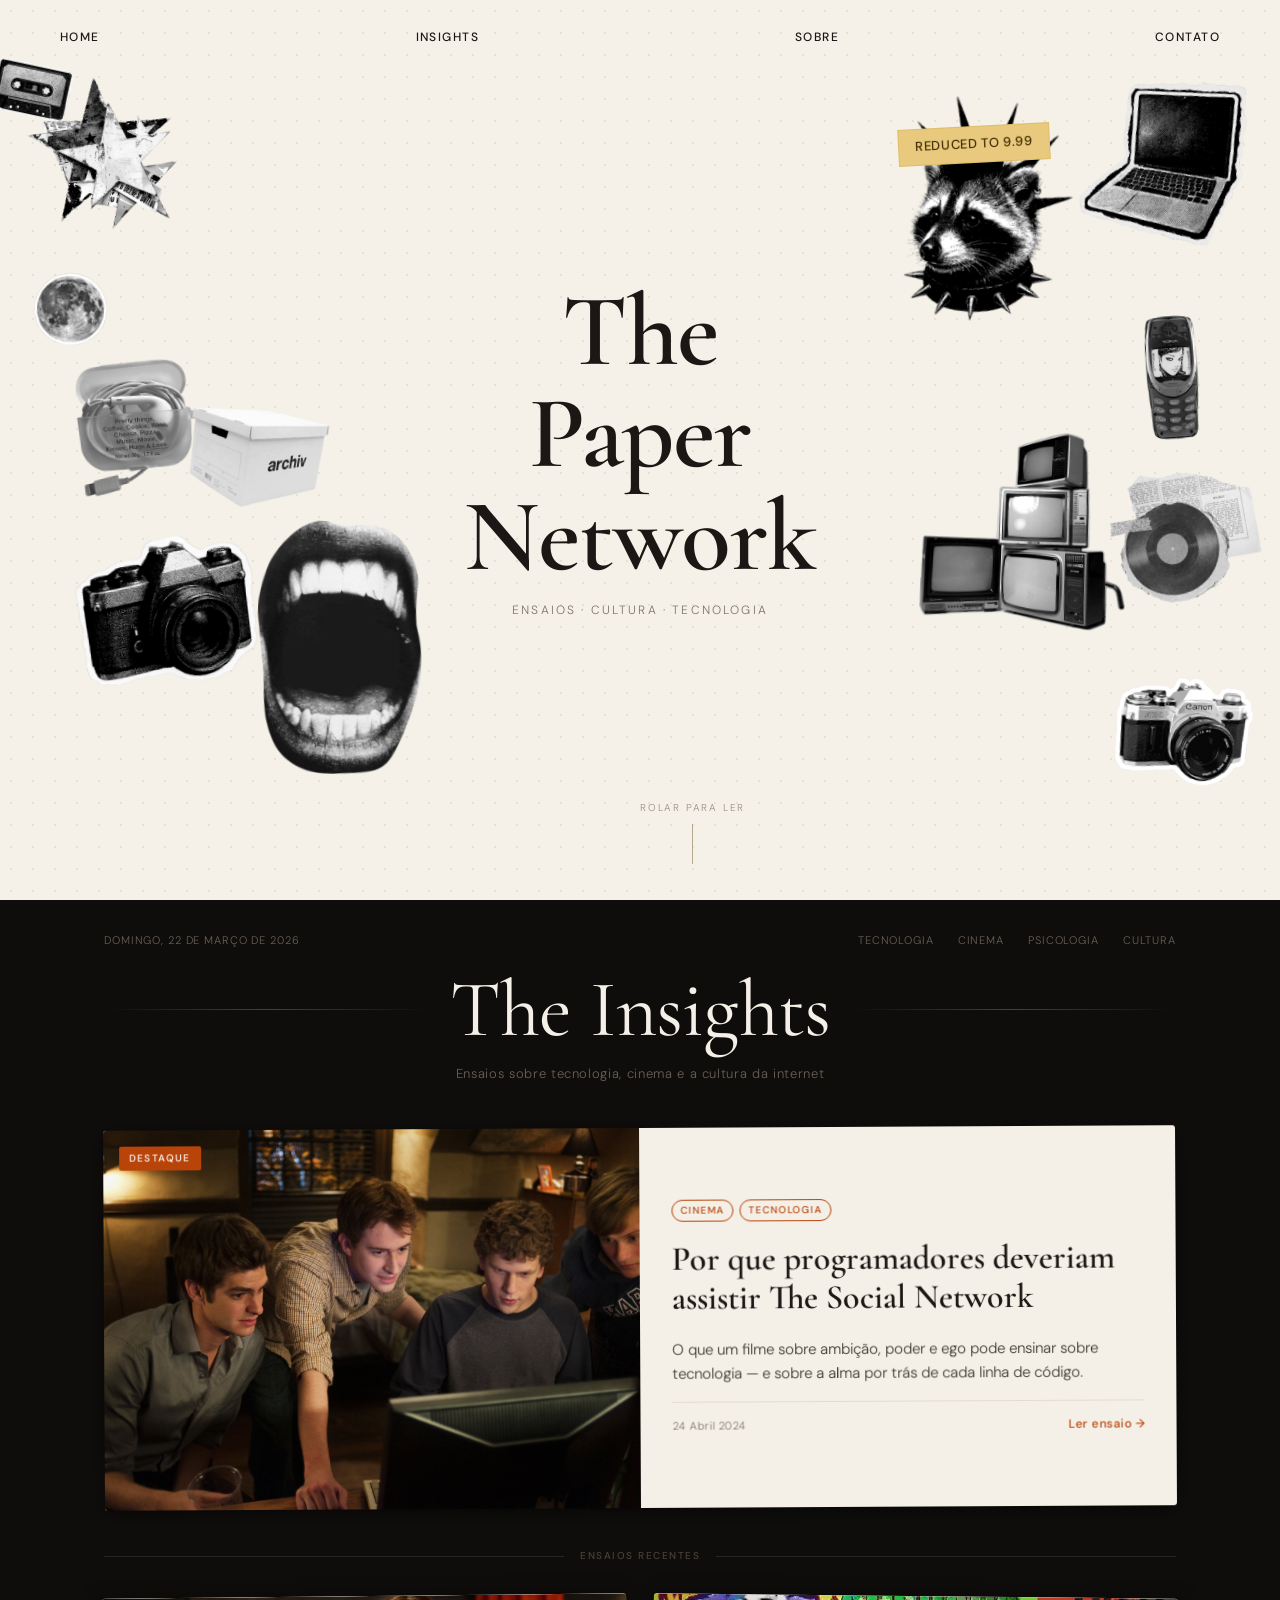
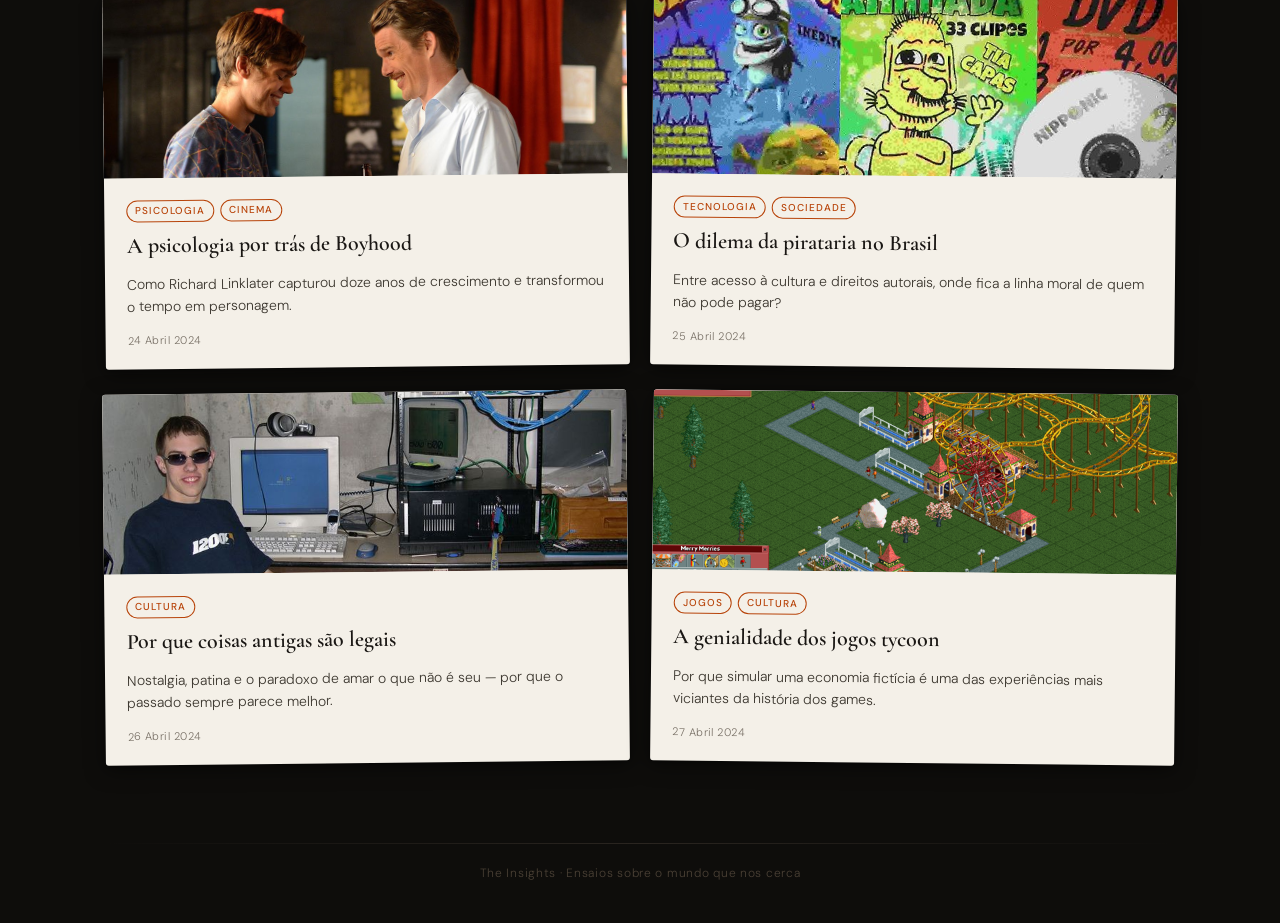
==== index.html @ 8c097e96 "initial-commit" ====
<!DOCTYPE html>
<html lang="pt-br">
<head>
  <meta charset="UTF-8">
  <meta name="viewport" content="width=device-width, initial-scale=1.0">
  <title>The Insights</title>
  <link rel="stylesheet" href="style.css">
  <link href="https://fonts.googleapis.com/css2?family=Cormorant+Garamond:ital,wght@0,400;0,500;0,600;1,400;1,600&family=DM+Sans:wght@300;400;500&display=swap" rel="stylesheet">
</head>
<body>

  <!-- =============================================
       HERO
  ============================================= -->
  <section class="hero-wrap">

    <nav class="hero-nav">
      <a href="#">Home</a>
      <a href="#">Insights</a>
      <a href="#">Sobre</a>
      <a href="#">Contato</a>
    </nav>

    <div class="hero-title">
      <h1>The<br>Paper<br>Network</h1>
      <p class="hero-tagline">Ensaios · Cultura · Tecnologia</p>
    </div>

    <!-- ESQUERDA — classe .left faz toss-in-left -->
    <div class="obj left" style="left:2vw; top:8vh; width:12vw; --r:-8deg; animation-delay:0.5s;">
      <img src="assets/collage/estrela.png" alt="estrela">
    </div>

    <div class="obj left" style="left:1vw; top:28vh; width:9vw; --r:5deg; animation-delay:0.65s;">
      <img src="assets/collage/cd.png" alt="CD">
    </div>

    <div class="obj left" style="left:4vw; top:55vh; width:18vw; --r:-4deg; animation-delay:0.75s;">
      <img src="assets/collage/camera-grande.png" alt="câmera">
    </div>

    <!-- fone — esquerda, entre CD e câmera pequena -->
    <div class="obj left" style="left:3vw; top:36vh; width:15vw; --r:-5deg; animation-delay:0.72s;">
    <img src="assets/collage/fone.png" alt="fone de ouvido">
    </div>

    <div class="obj left" style="left:14vw; top:42vh; width:12vw; --r:8deg; animation-delay:0.8s; opacity:0.85;">
      <img src="assets/collage/camera-pequena.png" alt="câmera pequena">
    </div>

    <div class="obj left" style="left:20vw; top:58vh; width:13vw; --r:3deg; animation-delay:0.85s;">
      <img src="assets/collage/boca.png" alt="boca">
    </div>

    <div class="obj left" style="left:-1vw; top:5vh; width:7vw; --r:12deg; animation-delay:0.4s; opacity:0.4; z-index:3;">
      <img src="assets/collage/cassete.png" alt="cassete">
    </div>

    <!-- DIREITA — classe .right faz toss-in-right -->
    <div class="tape" style="top:14vh; right:18vw; transform:rotate(-3deg); animation-delay:0.9s;">
      REDUCED TO 9.99
    </div>

    <div class="obj right" style="right:16vw; top:6vh; width:14vw; --r:6deg; animation-delay:0.55s;">
      <img src="assets/collage/guaxinim.png" alt="guaxinim punk">
    </div>

    <div class="obj right" style="right:1vw; top:7vh; width:16vw; --r:-5deg; animation-delay:0.6s;">
      <img src="assets/collage/laptop.png" alt="laptop">
    </div>

    

    <div class="obj right" style="right:12vw; top:48vh; width:16vw; --r:2deg; animation-delay:0.7s;">
      <img src="assets/collage/tvs.png" alt="TVs antigas">
    </div>

    <div class="obj right" style="right:1vw; top:50vh; width:13vw; --r:-10deg; animation-delay:0.78s;">
      <img src="assets/collage/vinil.png" alt="vinil">
    </div>

    <div class="obj right" style="right:1vw; top:72vh; width:13vw; --r:5deg; animation-delay:0.88s;">
      <img src="assets/collage/camera-canon.png" alt="câmera Canon">
    </div>

    <!-- direita meio -->
    <div class="obj right" style="right:3vw; top:34vh; width:11vw; --r:-4deg; animation-delay:0.72s;">
    <img src="assets/collage/nokia.png" alt="Nokia">
    </div>

    <div class="hero-cta">
      rolar para ler
      <span></span>
    </div>

  </section>

  <!-- =============================================
       MASTHEAD
  ============================================= -->
  <header class="masthead">
    <div class="masthead-top">
      <span class="masthead-date">Domingo, 22 de Março de 2026</span>
      <nav class="masthead-nav">
        <a href="#">Tecnologia</a>
        <a href="#">Cinema</a>
        <a href="#">Psicologia</a>
        <a href="#">Cultura</a>
      </nav>
    </div>

    <div class="masthead-title">
      <div class="masthead-rule"></div>
      <h1>The Insights</h1>
      <div class="masthead-rule"></div>
    </div>

    <p class="masthead-sub">Ensaios sobre tecnologia, cinema e a cultura da internet</p>
  </header>

  <!-- =============================================
       CONTEÚDO
  ============================================= -->
  <main class="container">

    <section class="featured-section">
      <a class="card featured" href="post.html?id=social-network">
        <div class="featured-image-wrap">
          <img src="assets/images/thesocialnetwork.jpg" alt="The Social Network" />
          <div class="featured-label">Destaque</div>
        </div>
        <div class="featured-body">
          <div class="card-meta">
            <span class="tag-pill">Cinema</span>
            <span class="tag-pill">Tecnologia</span>
          </div>
          <h2>Por que programadores deveriam assistir The Social Network</h2>
          <p class="card-excerpt">O que um filme sobre ambição, poder e ego pode ensinar sobre tecnologia — e sobre a alma por trás de cada linha de código.</p>
          <div class="card-byline">
            <span class="card-date">24 Abril 2024</span>
            <span class="read-more">Ler ensaio →</span>
          </div>
        </div>
      </a>
    </section>

    <div class="section-divider">
      <span>Ensaios recentes</span>
    </div>

    <div class="grid">

      <a class="card grid-card" href="post.html?id=boyhood" style="--delay:0ms;">
        <div class="grid-card-image">
          <img src="assets/images/boyhood.jpg" alt="Boyhood" />
        </div>
        <div class="grid-card-body">
          <div class="card-meta">
            <span class="tag-pill">Psicologia</span>
            <span class="tag-pill">Cinema</span>
          </div>
          <h3>A psicologia por trás de Boyhood</h3>
          <p class="card-excerpt">Como Richard Linklater capturou doze anos de crescimento e transformou o tempo em personagem.</p>
          <small class="card-date">24 Abril 2024</small>
        </div>
      </a>

      <a class="card grid-card" href="post.html?id=pirataria" style="--delay:80ms;">
        <div class="grid-card-image">
          <img src="assets/images/pirataria.jpg" alt="Pirataria" />
        </div>
        <div class="grid-card-body">
          <div class="card-meta">
            <span class="tag-pill">Tecnologia</span>
            <span class="tag-pill">Sociedade</span>
          </div>
          <h3>O dilema da pirataria no Brasil</h3>
          <p class="card-excerpt">Entre acesso à cultura e direitos autorais, onde fica a linha moral de quem não pode pagar?</p>
          <small class="card-date">25 Abril 2024</small>
        </div>
      </a>

      <a class="card grid-card" href="post.html?id=coisas-antigas" style="--delay:160ms;">
        <div class="grid-card-image">
          <img src="assets/images/2004.jpg" alt="Coisas Antigas" />
        </div>
        <div class="grid-card-body">
          <div class="card-meta">
            <span class="tag-pill">Cultura</span>
          </div>
          <h3>Por que coisas antigas são legais</h3>
          <p class="card-excerpt">Nostalgia, patina e o paradoxo de amar o que não é seu — por que o passado sempre parece melhor.</p>
          <small class="card-date">26 Abril 2024</small>
        </div>
      </a>

      <a class="card grid-card" href="post.html?id=jogos-tycoon" style="--delay:240ms;">
        <div class="grid-card-image">
          <img src="assets/images/tycoon.webp" alt="Jogos Tycoon" />
        </div>
        <div class="grid-card-body">
          <div class="card-meta">
            <span class="tag-pill">Jogos</span>
            <span class="tag-pill">Cultura</span>
          </div>
          <h3>A genialidade dos jogos tycoon</h3>
          <p class="card-excerpt">Por que simular uma economia fictícia é uma das experiências mais viciantes da história dos games.</p>
          <small class="card-date">27 Abril 2024</small>
        </div>
      </a>

    </div>

  </main>

  <footer class="site-footer">
    <div class="footer-rule"></div>
    <p>The Insights · Ensaios sobre o mundo que nos cerca</p>
  </footer>

  <script src="script.js"></script>

</body>
</html>
---- style.css ----
/* ============================================================
   THE INSIGHTS — style.css
   ============================================================ */

*, *::before, *::after {
  margin: 0;
  padding: 0;
  box-sizing: border-box;
}

:root {
  --ink:          #1a1714;
  --ink-soft:     #3d3830;
  --ink-muted:    #7a7268;
  --paper:        #f4f0e8;
  --paper-warm:   #ede8dc;
  --paper-deep:   #e2dbd0;
  --accent:       #b8440a;
  --accent-light: #e8956d;
  --gold:         #c9973a;
  --bg:           #0e0d0b;

  --font-display: "Cormorant Garamond", Georgia, serif;
  --font-body:    "DM Sans", system-ui, sans-serif;

  --radius:       3px;
  --shadow-card:  0 4px 20px rgba(0,0,0,0.5), 0 1px 4px rgba(0,0,0,0.3);
  --shadow-hover: 0 12px 40px rgba(0,0,0,0.6), 0 2px 8px rgba(0,0,0,0.4);

  --max-w:        1120px;
  --reading-w:    680px;
}

html { scroll-behavior: smooth; }

body {
  background: var(--bg);
  color: var(--paper);
  font-family: var(--font-body);
  font-weight: 300;
  font-size: 16px;
  line-height: 1.6;
  -webkit-font-smoothing: antialiased;
  overflow-x: hidden;
}

a { text-decoration: none; color: inherit; }

/* ============================================================
   KEYFRAMES
   ============================================================ */

/* Hero: objetos entram jogados, cada um com trajetória própria */
@keyframes toss-in-left {
  from { opacity: 0; transform: translateX(-60px) rotate(var(--r, -8deg)) scale(0.85); }
  to   { opacity: 1; transform: translateX(0)     rotate(var(--r, -8deg)) scale(1); }
}

@keyframes toss-in-right {
  from { opacity: 0; transform: translateX(60px) rotate(var(--r, 6deg)) scale(0.85); }
  to   { opacity: 1; transform: translateX(0)    rotate(var(--r, 6deg)) scale(1); }
}

@keyframes drop-in {
  from { opacity: 0; transform: translateY(-40px) rotate(var(--r, 0deg)); }
  to   { opacity: 1; transform: translateY(0)     rotate(var(--r, 0deg)); }
}

/* Título hero: revela letra por letra via clip */
@keyframes title-reveal {
  from { clip-path: inset(0 100% 0 0); opacity: 0; }
  to   { clip-path: inset(0 0%   0 0); opacity: 1; }
}

/* Tagline: sobe suavemente */
@keyframes rise {
  from { opacity: 0; transform: translateY(12px); }
  to   { opacity: 1; transform: translateY(0); }
}

/* CTA seta: pulsa para baixo */
@keyframes pulse-down {
  0%, 100% { transform: translateX(-50%) translateY(0); }
  50%       { transform: translateX(-50%) translateY(8px); }
}

/* Masthead: desliza da esquerda */
@keyframes slide-in {
  from { opacity: 0; transform: translateX(-30px); }
  to   { opacity: 1; transform: translateX(0); }
}

/* Cards: entram com leve rotação corrigida (scroll-driven via JS) */
@keyframes card-enter {
  from { opacity: 0; transform: translateY(32px) rotate(var(--card-r, -0.6deg)); }
  to   { opacity: 1; transform: translateY(0)    rotate(var(--card-r, -0.6deg)); }
}

/* Linha decorativa que cresce */
@keyframes line-grow {
  from { transform: scaleX(0); transform-origin: left; }
  to   { transform: scaleX(1); transform-origin: left; }
}

/* Sticker bounce na entrada */
@keyframes sticker-land {
  0%   { opacity: 0; transform: rotate(-6deg) scale(0.5) translateY(-20px); }
  60%  { transform: rotate(-2deg) scale(1.08) translateY(4px); }
  80%  { transform: rotate(-4deg) scale(0.97); }
  100% { opacity: 1; transform: rotate(-3deg) scale(1); }
}

/* ============================================================
   HERO
   ============================================================ */

.hero-wrap {
  background: #f5f1e8;
  width: 100vw;
  height: 100vh;
  min-height: 600px;
  position: relative;
  overflow: hidden;
  font-family: var(--font-body);
}

.hero-wrap::before {
  content: "";
  position: absolute;
  inset: 0;
  background-image: radial-gradient(circle, #b8a89038 1px, transparent 1px);
  background-size: 22px 22px;
  pointer-events: none;
  z-index: 0;
}

/* nav */
.hero-nav {
  position: relative;
  z-index: 10;
  display: flex;
  justify-content: space-between;
  padding: 28px 60px 0;
  animation: rise 0.6s ease both;
  animation-delay: 0.1s;
}

.hero-nav a {
  text-decoration: none;
  color: #1a1714;
  text-transform: uppercase;
  font-size: 12px;
  letter-spacing: 0.12em;
  font-weight: 500;
  transition: color 0.2s, letter-spacing 0.3s;
}

.hero-nav a:hover {
  color: #b8440a;
  letter-spacing: 0.18em;
}

/* título */
.hero-title {
  position: absolute;
  top: 50%;
  left: 50%;
  transform: translate(-50%, -50%);
  text-align: center;
  z-index: 10;
  pointer-events: none;
  white-space: nowrap;
}

.hero-title h1 {
  font-family: var(--font-display);
  font-size: clamp(56px, 8vw, 110px);
  font-weight: 600;
  line-height: 1.0;
  color: #1a1714;
  letter-spacing: -0.01em;
  animation: title-reveal 0.9s cubic-bezier(0.77, 0, 0.18, 1) both;
  animation-delay: 0.3s;
}

.hero-tagline {
  font-size: 12px;
  letter-spacing: 0.18em;
  text-transform: uppercase;
  color: #7a7268;
  margin-top: 14px;
  animation: rise 0.6s ease both;
  animation-delay: 1s;
}

/* objetos da colagem */
.obj {
  position: absolute;
  z-index: 5;
  filter: grayscale(100%) contrast(1.08);
  /* hover: leve flutuação */
  transition: filter 0.3s, transform 0.4s cubic-bezier(0.22, 1, 0.36, 1);
}

.obj:hover {
  filter: grayscale(60%) contrast(1.1);
  transform: scale(1.06) rotate(0deg) !important;
  z-index: 20;
}

.obj img {
  display: block;
  width: 100%;
  object-fit: contain;
}

/* animações individuais dos objetos — lado esquerdo */
.obj.left {
  animation: toss-in-left 0.7s cubic-bezier(0.22, 1, 0.36, 1) both;
}

/* lado direito */
.obj.right {
  animation: toss-in-right 0.7s cubic-bezier(0.22, 1, 0.36, 1) both;
}

/* sticker */
.tape {
  position: absolute;
  z-index: 8;
  background: #e8c97d;
  opacity: 0.88;
  font-family: var(--font-body);
  font-size: 13px;
  font-weight: 500;
  letter-spacing: 0.05em;
  padding: 7px 16px;
  color: #3d2a00;
  border: 1px solid #c9a84055;
  animation: sticker-land 0.6s cubic-bezier(0.22, 1, 0.36, 1) both;
  animation-delay: 0.9s;
  cursor: default;
  transition: transform 0.2s;
}

.tape:hover {
  transform: rotate(-1deg) scale(1.05) !important;
}

/* CTA scroll */
.hero-cta {
  position: absolute;
  bottom: 36px;
  left: 50%;
  transform: translateX(-50%);
  z-index: 12;
  font-size: 10px;
  letter-spacing: 0.18em;
  text-transform: uppercase;
  color: #9a8e80;
  text-align: center;
  animation: rise 0.6s ease both, pulse-down 2.4s ease-in-out 1.6s infinite;
}

.hero-cta span {
  display: block;
  width: 1px;
  height: 40px;
  background: #b8a890;
  margin: 8px auto 0;
}

/* ============================================================
   MASTHEAD
   ============================================================ */

.masthead {
  padding: 32px 24px 24px;
  max-width: var(--max-w);
  margin: 0 auto;
}

.masthead-top {
  display: flex;
  justify-content: space-between;
  align-items: center;
  margin-bottom: 20px;
  font-size: 11px;
  letter-spacing: 0.08em;
  text-transform: uppercase;
}

.masthead-date { color: #6b6055; }

.masthead-nav { display: flex; gap: 24px; }

.masthead-nav a {
  color: #6b6055;
  transition: color 0.2s, letter-spacing 0.3s;
}

.masthead-nav a:hover {
  color: var(--accent-light);
  letter-spacing: 0.12em;
}

.masthead-title {
  display: flex;
  align-items: center;
  gap: 20px;
  margin-bottom: 14px;
}

.masthead-rule {
  flex: 1;
  height: 1px;
  background: linear-gradient(to right, transparent, #4a4035, transparent);
}

/* regras animam quando o masthead entra na viewport (via JS) */
.masthead-rule.animate {
  animation: line-grow 0.8s cubic-bezier(0.77, 0, 0.18, 1) both;
}

.masthead h1 {
  font-family: var(--font-display);
  font-size: clamp(48px, 8vw, 80px);
  font-weight: 400;
  letter-spacing: -0.01em;
  color: var(--paper);
  white-space: nowrap;
  line-height: 1;
}

/* underline animado no hover do título */
.masthead h1 {
  position: relative;
  display: inline-block;
}

.masthead h1::after {
  content: "";
  position: absolute;
  bottom: -4px;
  left: 0;
  width: 0;
  height: 1px;
  background: var(--accent-light);
  transition: width 0.4s cubic-bezier(0.22, 1, 0.36, 1);
}

.masthead-title:hover .masthead h1::after { width: 100%; }

.masthead-sub {
  text-align: center;
  font-size: 13px;
  color: #6b6055;
  letter-spacing: 0.05em;
}

/* ============================================================
   CONTAINER
   ============================================================ */

.container {
  max-width: var(--max-w);
  margin: 0 auto;
  padding: 20px 24px 80px;
}

.section-divider {
  display: flex;
  align-items: center;
  gap: 16px;
  margin: 40px 0 32px;
}

.section-divider::before,
.section-divider::after {
  content: "";
  flex: 1;
  height: 1px;
  background: #2a2520;
}

.section-divider span {
  font-size: 10px;
  letter-spacing: 0.15em;
  text-transform: uppercase;
  color: #4a4035;
  font-weight: 500;
}

/* ============================================================
   CARDS
   ============================================================ */

/* estado inicial — invisível até scroll trigger (JS adiciona .visible) */
.card {
  display: block;
  background: var(--paper);
  color: var(--ink);
  position: relative;
  border-radius: var(--radius);
  box-shadow: var(--shadow-card);
  overflow: hidden;
  opacity: 0;
  transform: translateY(28px);
  transition:
    opacity    0.55s cubic-bezier(0.22, 1, 0.36, 1),
    transform  0.55s cubic-bezier(0.22, 1, 0.36, 1),
    box-shadow 0.3s ease;
}

.card.visible {
  opacity: 1;
  transform: translateY(0);
}

/* rotações nos grid cards — restauradas depois de .visible */
.grid-card:nth-child(odd).visible  { transform: translateY(0) rotate(-0.6deg); }
.grid-card:nth-child(even).visible { transform: translateY(0) rotate(0.6deg); }

.card::after {
  content: "";
  position: absolute;
  inset: 0;
  background: url("https://www.transparenttextures.com/patterns/paper-fibers.png");
  opacity: 0.18;
  pointer-events: none;
  border-radius: var(--radius);
}

.card:hover {
  transform: translateY(-4px) !important;
  box-shadow: var(--shadow-hover);
}

/* ── linha de progresso no topo do card no hover ── */
.card::before {
  content: "";
  position: absolute;
  top: 0; left: 0;
  width: 0; height: 2px;
  background: var(--accent);
  transition: width 0.4s cubic-bezier(0.22, 1, 0.36, 1);
  z-index: 2;
}

.card:hover::before { width: 100%; }

.card-meta {
  display: flex;
  gap: 6px;
  flex-wrap: wrap;
  margin-bottom: 10px;
}

.tag-pill {
  font-size: 10px;
  font-weight: 500;
  letter-spacing: 0.1em;
  text-transform: uppercase;
  color: var(--accent);
  border: 1px solid var(--accent);
  padding: 2px 8px;
  border-radius: 20px;
  transition: background 0.2s, color 0.2s;
}

.tag-pill:hover {
  background: var(--accent);
  color: #fff;
}

.card-date {
  font-size: 11px;
  color: var(--ink-muted);
  letter-spacing: 0.04em;
}

.card-excerpt {
  font-size: 14px;
  line-height: 1.55;
  color: var(--ink-soft);
  margin-top: 8px;
}

.card-byline {
  display: flex;
  justify-content: space-between;
  align-items: center;
  margin-top: 16px;
  padding-top: 14px;
  border-top: 1px solid var(--paper-deep);
}

.read-more {
  font-size: 12px;
  font-weight: 500;
  color: var(--accent);
  letter-spacing: 0.04em;
  transition: letter-spacing 0.25s, gap 0.2s;
  display: inline-flex;
  align-items: center;
  gap: 4px;
}

.card:hover .read-more { letter-spacing: 0.1em; }

/* ============================================================
   FEATURED
   ============================================================ */

.featured-section { margin-bottom: 0; }

.featured {
  display: grid;
  grid-template-columns: 1fr 1fr;
  min-height: 380px;
  --card-r: -0.3deg;
}

.featured.visible { transform: translateY(0) rotate(-0.3deg); }

.featured-image-wrap {
  position: relative;
  overflow: hidden;
}

.featured-image-wrap img {
  width: 100%;
  height: 100%;
  object-fit: cover;
  display: block;
  transition: transform 0.7s cubic-bezier(0.22, 1, 0.36, 1);
}

.featured:hover .featured-image-wrap img { transform: scale(1.04); }

/* curtain reveal na imagem do featured */
.featured-image-wrap::after {
  content: "";
  position: absolute;
  inset: 0;
  background: var(--paper-warm);
  transform-origin: left;
  transform: scaleX(1);
  transition: transform 0.9s cubic-bezier(0.77, 0, 0.18, 1);
  z-index: 1;
  pointer-events: none;
}

.featured.visible .featured-image-wrap::after { transform: scaleX(0); }

.featured-label {
  position: absolute;
  top: 16px;
  left: 16px;
  background: var(--accent);
  color: #fff;
  font-size: 10px;
  font-weight: 500;
  letter-spacing: 0.12em;
  text-transform: uppercase;
  padding: 4px 10px;
  border-radius: 2px;
  z-index: 2;
}

.featured-body {
  padding: 36px 32px;
  display: flex;
  flex-direction: column;
  justify-content: center;
}

.featured h2 {
  font-family: var(--font-display);
  font-size: clamp(24px, 3vw, 34px);
  font-weight: 600;
  line-height: 1.15;
  margin: 8px 0 12px;
  color: var(--ink);
}

.featured .card-excerpt { font-size: 15px; line-height: 1.6; }

/* ============================================================
   GRID CARDS
   ============================================================ */

.grid {
  display: grid;
  grid-template-columns: repeat(2, 1fr);
  gap: 24px;
}

.grid-card { display: flex; flex-direction: column; }

/* delay escalonado — JS define --delay em cada card */
.grid-card { transition-delay: var(--delay, 0ms); }

.grid-card-image { overflow: hidden; height: 180px; flex-shrink: 0; }

.grid-card-image img {
  width: 100%; height: 100%; object-fit: cover; display: block;
  transition: transform 0.6s cubic-bezier(0.22, 1, 0.36, 1);
}

.grid-card:hover .grid-card-image img { transform: scale(1.06); }

.grid-card-body {
  padding: 22px 22px 20px;
  flex: 1;
  display: flex;
  flex-direction: column;
}

.grid-card-body.no-image { padding-top: 28px; }

.grid-card h3 {
  font-family: var(--font-display);
  font-size: 22px;
  font-weight: 600;
  line-height: 1.2;
  margin-bottom: 6px;
  color: var(--ink);
  /* underline animado */
  background-image: linear-gradient(var(--accent), var(--accent));
  background-size: 0% 1px;
  background-repeat: no-repeat;
  background-position: 0 100%;
  transition: background-size 0.35s ease;
  padding-bottom: 2px;
}

.grid-card:hover h3 { background-size: 100% 1px; }

.grid-card .card-date { margin-top: auto; padding-top: 14px; display: block; }

/* ============================================================
   FOOTER
   ============================================================ */

.site-footer {
  max-width: var(--max-w);
  margin: 0 auto;
  padding: 0 24px 40px;
}

.footer-rule {
  height: 1px;
  background: linear-gradient(to right, transparent, #2a2520, transparent);
  margin-bottom: 20px;
}

.site-footer p {
  text-align: center;
  font-size: 12px;
  color: #4a4035;
  letter-spacing: 0.06em;
}

/* ============================================================
   POST PAGE
   ============================================================ */

body.post-page { background: #f7f3ec; color: var(--ink); }

/* barra de progresso de leitura */
.reading-progress {
  position: fixed;
  top: 0; left: 0;
  height: 2px;
  width: 0%;
  background: var(--accent);
  z-index: 200;
  transition: width 0.1s linear;
}

.post-site-header {
  position: sticky;
  top: 0;
  z-index: 100;
  background: rgba(247, 243, 236, 0.92);
  backdrop-filter: blur(8px);
  border-bottom: 1px solid var(--paper-deep);
  padding: 14px 32px;
}

.back-link {
  font-size: 12px;
  font-weight: 500;
  letter-spacing: 0.06em;
  text-transform: uppercase;
  color: var(--accent);
  transition: letter-spacing 0.25s;
}

.back-link:hover { letter-spacing: 0.12em; }

.post {
  max-width: var(--reading-w);
  margin: 0 auto;
  padding: 56px 24px 80px;
}

.post-hero { margin-bottom: 48px; }

/* hero do post entra com rise */
.post-hero { animation: rise 0.7s cubic-bezier(0.22, 1, 0.36, 1) both; animation-delay: 0.1s; }

.post-meta-top {
  display: flex;
  align-items: center;
  justify-content: space-between;
  margin-bottom: 20px;
}

.post-meta-top .card-meta { margin-bottom: 0; }

body.post-page .tag-pill { color: var(--accent); border-color: var(--accent); }
body.post-page .card-date { color: var(--ink-muted); }

#post-title {
  font-family: var(--font-display);
  font-size: clamp(32px, 6vw, 52px);
  font-weight: 600;
  line-height: 1.1;
  letter-spacing: -0.01em;
  color: var(--ink);
  margin-bottom: 18px;
}

.post-subtitle {
  font-size: 18px;
  line-height: 1.55;
  color: var(--ink-soft);
  font-style: italic;
  font-family: var(--font-display);
  margin-bottom: 32px;
}

#post-image {
  width: 100%;
  max-height: 440px;
  object-fit: cover;
  border-radius: var(--radius);
  display: block;
  /* curtain reveal */
  animation: rise 0.8s cubic-bezier(0.22, 1, 0.36, 1) both;
  animation-delay: 0.35s;
}

#post-image[src=""] { display: none; }

/* conteúdo */
.content { color: var(--ink); }

.content > p:first-of-type::first-letter {
  font-family: var(--font-display);
  font-size: 4.5rem;
  font-weight: 600;
  float: left;
  line-height: 0.78;
  margin-right: 10px;
  margin-top: 6px;
  color: var(--accent);
}

.content p { font-size: 17px; line-height: 1.85; margin: 0 0 1.6em; color: #2a2520; }

.content h2, .content h3, .content h4 {
  font-family: var(--font-display);
  color: var(--ink);
  margin: 2.4em 0 0.6em;
  line-height: 1.2;
}

.content h2 { font-size: 30px; font-weight: 600; }
.content h3 { font-size: 22px; font-weight: 600; font-style: italic; }
.content h4 { font-size: 18px; font-weight: 600; }

.content h2::before {
  content: "";
  display: block;
  height: 1px;
  background: linear-gradient(to right, var(--accent), transparent);
  width: 60px;
  margin-bottom: 18px;
}

.content blockquote {
  border-left: 3px solid var(--accent);
  margin: 2em 0;
  padding: 4px 0 4px 28px;
  color: var(--ink-soft);
  font-family: var(--font-display);
  font-size: 20px;
  font-style: italic;
  line-height: 1.6;
}

.content blockquote p { font-size: 20px; margin: 0; }

.content ul, .content ol { margin: 1.2em 0 1.6em 1.5em; }

.content li { font-size: 16px; line-height: 1.7; margin-bottom: 0.5em; color: #2a2520; }
.content li::marker { color: var(--accent); }

.content a {
  color: var(--accent);
  text-decoration: underline;
  text-underline-offset: 3px;
  text-decoration-thickness: 1px;
}

.content a:hover { color: var(--accent-light); }

.content hr { border: none; border-top: 1px solid var(--paper-deep); margin: 3em auto; width: 60%; }
.content img { width: 100%; border-radius: var(--radius); margin: 2em 0; }
.content strong { font-weight: 500; color: var(--ink); }
.content em { font-style: italic; }

.content code {
  font-family: "SF Mono", "Fira Code", monospace;
  font-size: 0.85em;
  background: var(--paper-deep);
  padding: 2px 6px;
  border-radius: 2px;
  color: var(--accent);
}

.content pre {
  background: #1a1714;
  border-radius: 4px;
  padding: 20px 24px;
  margin: 2em 0;
  overflow-x: auto;
}

.content pre code { background: none; padding: 0; color: #d4cfc8; font-size: 14px; line-height: 1.7; }

.post-footer { margin-top: 64px; }
.post-footer .footer-rule { height: 1px; background: var(--paper-deep); margin-bottom: 20px; }

.back-home {
  font-size: 13px;
  font-weight: 500;
  letter-spacing: 0.05em;
  color: var(--accent);
  text-transform: uppercase;
  transition: letter-spacing 0.25s;
}

.back-home:hover { letter-spacing: 0.09em; }

/* ============================================================
   RESPONSIVE
   ============================================================ */

@media (max-width: 768px) {
  .hero-wrap { height: 100svh; }
  .hero-nav { padding: 20px 24px 0; }

  .masthead-top { flex-direction: column; gap: 12px; }
  .masthead-nav { flex-wrap: wrap; justify-content: center; gap: 16px; }

  .featured { grid-template-columns: 1fr; }
  .featured.visible { transform: none; }
  .featured-image-wrap { height: 220px; }

  .grid { grid-template-columns: 1fr; }
  .grid-card:nth-child(odd).visible,
  .grid-card:nth-child(even).visible { transform: none; }

  .post { padding: 32px 20px 60px; }
  .content > p:first-of-type::first-letter { font-size: 3.5rem; }
}

/* respeita preferência de movimento reduzido */
@media (prefers-reduced-motion: reduce) {
  *, *::before, *::after {
    animation-duration: 0.01ms !important;
    transition-duration: 0.01ms !important;
  }
  .card { opacity: 1; transform: none !important; }
}
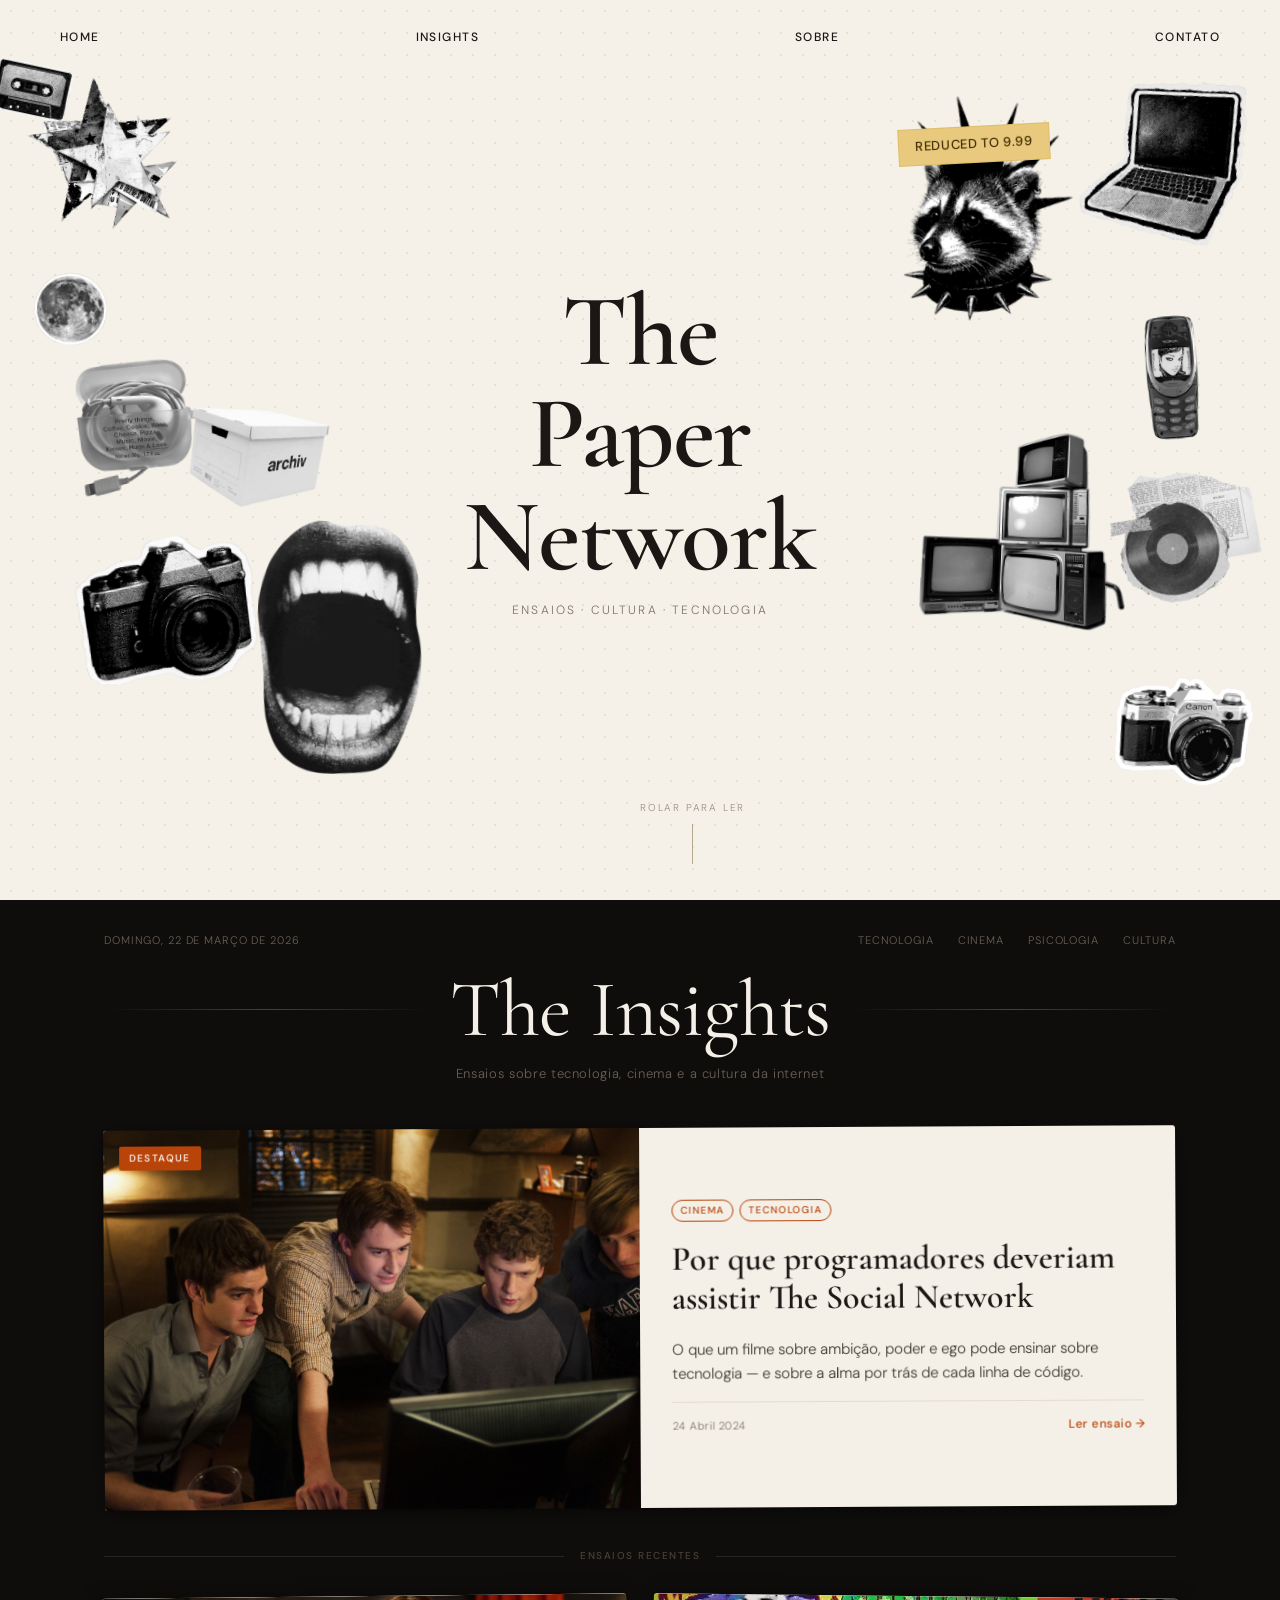
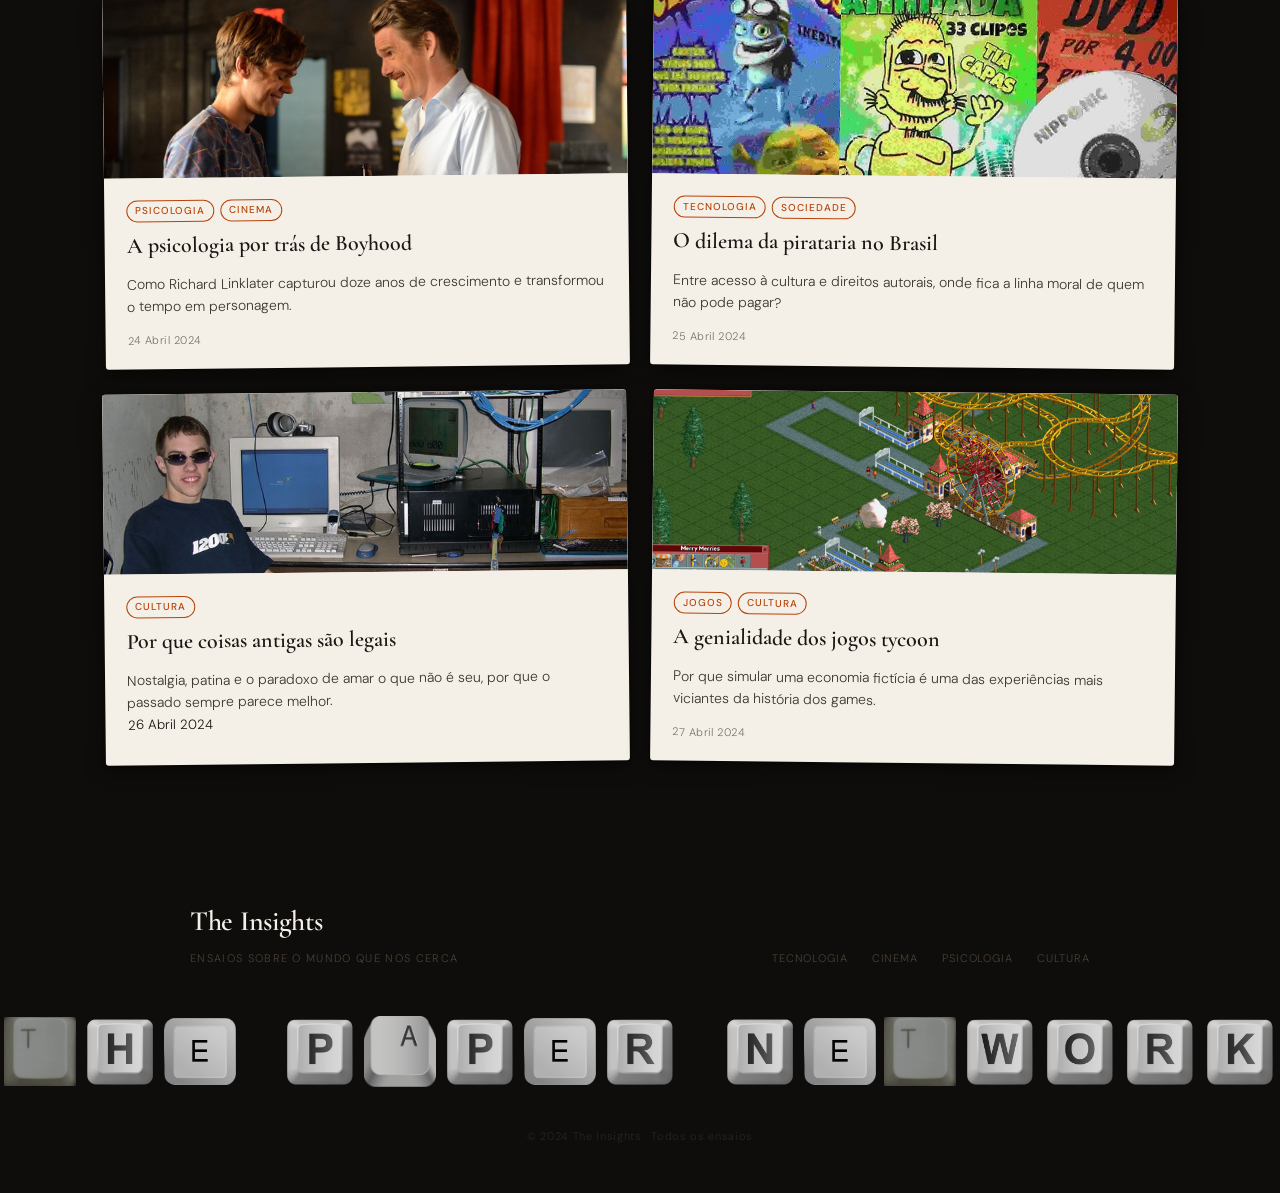
==== commit 0e406dc4: "novo fotter, novo post" ====
--- a/index.html
+++ b/index.html
@@ -189,8 +189,8 @@
             <span class="tag-pill">Cultura</span>
           </div>
           <h3>Por que coisas antigas são legais</h3>
-          <p class="card-excerpt">Nostalgia, patina e o paradoxo de amar o que não é seu — por que o passado sempre parece melhor.</p>
-          <small class="card-date">26 Abril 2024</small>
+          <p class="card-excerpt">Nostalgia, patina e o paradoxo de amar o que não é seu, por que o passado sempre parece melhor.</p>
+          <small class="rd-date">26 Abril 2024</small>
         </div>
       </a>
 
@@ -213,10 +213,87 @@
 
   </main>
 
-  <footer class="site-footer">
-    <div class="footer-rule"></div>
-    <p>The Insights · Ensaios sobre o mundo que nos cerca</p>
-  </footer>
+
+<footer class="kb-footer">
+
+  <div class="kb-top">
+    <div>
+      <div class="kb-brand">The Insights</div>
+      <p class="kb-tagline">Ensaios sobre o mundo que nos cerca</p>
+    </div>
+    <nav class="kb-links">
+      <a href="#">Tecnologia</a>
+      <a href="#">Cinema</a>
+      <a href="#">Psicologia</a>
+      <a href="#">Cultura</a>
+    </nav>
+  </div>
+
+  <!-- T H E · P A P E R · N E T W O R K -->
+  <div class="kb-keyboard">
+
+    <!-- THE -->
+    <div class="kb-key">
+      <img src="assets/keys/t.jpg" alt="T">
+    </div>
+    <div class="kb-key">
+      <img src="assets/keys/h.png" alt="H">
+    </div>
+    <div class="kb-key">
+      <img src="assets/keys/e.png" alt="E">
+    </div>
+
+    <!-- espaço -->
+    <div class="kb-gap"></div>
+
+    <!-- PAPER -->
+    <div class="kb-key">
+      <img src="assets/keys/p.png" alt="P">
+    </div>
+    <div class="kb-key">
+      <img src="assets/keys/a.png" alt="A">
+    </div>
+    <div class="kb-key">
+      <img src="assets/keys/p.png" alt="P">
+    </div>
+    <div class="kb-key">
+      <img src="assets/keys/e.png" alt="E">
+    </div>
+    <div class="kb-key">
+      <img src="assets/keys/r.png" alt="R">
+    </div>
+
+    <!-- espaço -->
+    <div class="kb-gap"></div>
+
+    <!-- NETWORK -->
+    <div class="kb-key">
+      <img src="assets/keys/n.png" alt="N">
+    </div>
+    <div class="kb-key">
+      <img src="assets/keys/e.png" alt="E">
+    </div>
+    <div class="kb-key">
+      <img src="assets/keys/t.jpg" alt="T">
+    </div>
+    <div class="kb-key">
+      <img src="assets/keys/w.png" alt="W">
+    </div>
+    <div class="kb-key">
+      <img src="assets/keys/o.png" alt="O">
+    </div>
+    <div class="kb-key">
+      <img src="assets/keys/r.png" alt="R">
+    </div>
+    <div class="kb-key">
+      <img src="assets/keys/k.png" alt="K">
+    </div>
+
+  </div>
+
+  <p class="kb-copy">© 2024 The Insights · Todos os ensaios</p>
+
+</footer>
 
   <script src="script.js"></script>
 
--- a/style.css
+++ b/style.css
@@ -29,6 +29,17 @@
 
   --max-w:        1120px;
   --reading-w:    680px;
+
+  /* tokens de tema do post — sobrescritos por data-theme */
+  --post-bg:        #f7f3ec;
+  --post-ink:       #1a1714;
+  --post-ink-soft:  #3d3830;
+  --post-ink-muted: #7a7268;
+  --post-accent:    #b8440a;
+  --post-accent-l:  #e8956d;
+  --post-rule:      #e2dbd0;
+  --post-header-bg: rgba(247,243,236,0.92);
+  --post-drop-cap:  #b8440a;
 }
 
 html { scroll-behavior: smooth; }
@@ -50,7 +61,6 @@
    KEYFRAMES
    ============================================================ */
 
-/* Hero: objetos entram jogados, cada um com trajetória própria */
 @keyframes toss-in-left {
   from { opacity: 0; transform: translateX(-60px) rotate(var(--r, -8deg)) scale(0.85); }
   to   { opacity: 1; transform: translateX(0)     rotate(var(--r, -8deg)) scale(1); }
@@ -61,53 +71,36 @@
   to   { opacity: 1; transform: translateX(0)    rotate(var(--r, 6deg)) scale(1); }
 }
 
-@keyframes drop-in {
-  from { opacity: 0; transform: translateY(-40px) rotate(var(--r, 0deg)); }
-  to   { opacity: 1; transform: translateY(0)     rotate(var(--r, 0deg)); }
-}
-
-/* Título hero: revela letra por letra via clip */
 @keyframes title-reveal {
   from { clip-path: inset(0 100% 0 0); opacity: 0; }
   to   { clip-path: inset(0 0%   0 0); opacity: 1; }
 }
 
-/* Tagline: sobe suavemente */
 @keyframes rise {
   from { opacity: 0; transform: translateY(12px); }
   to   { opacity: 1; transform: translateY(0); }
 }
 
-/* CTA seta: pulsa para baixo */
 @keyframes pulse-down {
   0%, 100% { transform: translateX(-50%) translateY(0); }
   50%       { transform: translateX(-50%) translateY(8px); }
 }
 
-/* Masthead: desliza da esquerda */
-@keyframes slide-in {
-  from { opacity: 0; transform: translateX(-30px); }
-  to   { opacity: 1; transform: translateX(0); }
-}
-
-/* Cards: entram com leve rotação corrigida (scroll-driven via JS) */
-@keyframes card-enter {
-  from { opacity: 0; transform: translateY(32px) rotate(var(--card-r, -0.6deg)); }
-  to   { opacity: 1; transform: translateY(0)    rotate(var(--card-r, -0.6deg)); }
-}
-
-/* Linha decorativa que cresce */
 @keyframes line-grow {
   from { transform: scaleX(0); transform-origin: left; }
   to   { transform: scaleX(1); transform-origin: left; }
 }
 
-/* Sticker bounce na entrada */
 @keyframes sticker-land {
   0%   { opacity: 0; transform: rotate(-6deg) scale(0.5) translateY(-20px); }
   60%  { transform: rotate(-2deg) scale(1.08) translateY(4px); }
   80%  { transform: rotate(-4deg) scale(0.97); }
   100% { opacity: 1; transform: rotate(-3deg) scale(1); }
+}
+
+@keyframes curtain-left {
+  from { transform: scaleX(1); }
+  to   { transform: scaleX(0); }
 }
 
 /* ============================================================
@@ -134,7 +127,6 @@
   z-index: 0;
 }
 
-/* nav */
 .hero-nav {
   position: relative;
   z-index: 10;
@@ -155,12 +147,8 @@
   transition: color 0.2s, letter-spacing 0.3s;
 }
 
-.hero-nav a:hover {
-  color: #b8440a;
-  letter-spacing: 0.18em;
-}
-
-/* título */
+.hero-nav a:hover { color: #b8440a; letter-spacing: 0.18em; }
+
 .hero-title {
   position: absolute;
   top: 50%;
@@ -193,12 +181,10 @@
   animation-delay: 1s;
 }
 
-/* objetos da colagem */
 .obj {
   position: absolute;
   z-index: 5;
   filter: grayscale(100%) contrast(1.08);
-  /* hover: leve flutuação */
   transition: filter 0.3s, transform 0.4s cubic-bezier(0.22, 1, 0.36, 1);
 }
 
@@ -208,23 +194,11 @@
   z-index: 20;
 }
 
-.obj img {
-  display: block;
-  width: 100%;
-  object-fit: contain;
-}
-
-/* animações individuais dos objetos — lado esquerdo */
-.obj.left {
-  animation: toss-in-left 0.7s cubic-bezier(0.22, 1, 0.36, 1) both;
-}
-
-/* lado direito */
-.obj.right {
-  animation: toss-in-right 0.7s cubic-bezier(0.22, 1, 0.36, 1) both;
-}
-
-/* sticker */
+.obj img { display: block; width: 100%; object-fit: contain; }
+
+.obj.left  { animation: toss-in-left  0.7s cubic-bezier(0.22, 1, 0.36, 1) both; }
+.obj.right { animation: toss-in-right 0.7s cubic-bezier(0.22, 1, 0.36, 1) both; }
+
 .tape {
   position: absolute;
   z-index: 8;
@@ -243,11 +217,8 @@
   transition: transform 0.2s;
 }
 
-.tape:hover {
-  transform: rotate(-1deg) scale(1.05) !important;
-}
-
-/* CTA scroll */
+.tape:hover { transform: rotate(-1deg) scale(1.05) !important; }
+
 .hero-cta {
   position: absolute;
   bottom: 36px;
@@ -291,18 +262,14 @@
 }
 
 .masthead-date { color: #6b6055; }
-
-.masthead-nav { display: flex; gap: 24px; }
+.masthead-nav  { display: flex; gap: 24px; }
 
 .masthead-nav a {
   color: #6b6055;
   transition: color 0.2s, letter-spacing 0.3s;
 }
 
-.masthead-nav a:hover {
-  color: var(--accent-light);
-  letter-spacing: 0.12em;
-}
+.masthead-nav a:hover { color: var(--accent-light); letter-spacing: 0.12em; }
 
 .masthead-title {
   display: flex;
@@ -317,7 +284,6 @@
   background: linear-gradient(to right, transparent, #4a4035, transparent);
 }
 
-/* regras animam quando o masthead entra na viewport (via JS) */
 .masthead-rule.animate {
   animation: line-grow 0.8s cubic-bezier(0.77, 0, 0.18, 1) both;
 }
@@ -330,10 +296,6 @@
   color: var(--paper);
   white-space: nowrap;
   line-height: 1;
-}
-
-/* underline animado no hover do título */
-.masthead h1 {
   position: relative;
   display: inline-block;
 }
@@ -341,10 +303,8 @@
 .masthead h1::after {
   content: "";
   position: absolute;
-  bottom: -4px;
-  left: 0;
-  width: 0;
-  height: 1px;
+  bottom: -4px; left: 0;
+  width: 0; height: 1px;
   background: var(--accent-light);
   transition: width 0.4s cubic-bezier(0.22, 1, 0.36, 1);
 }
@@ -359,7 +319,7 @@
 }
 
 /* ============================================================
-   CONTAINER
+   CONTAINER / GRID
    ============================================================ */
 
 .container {
@@ -377,10 +337,7 @@
 
 .section-divider::before,
 .section-divider::after {
-  content: "";
-  flex: 1;
-  height: 1px;
-  background: #2a2520;
+  content: ""; flex: 1; height: 1px; background: #2a2520;
 }
 
 .section-divider span {
@@ -395,7 +352,6 @@
    CARDS
    ============================================================ */
 
-/* estado inicial — invisível até scroll trigger (JS adiciona .visible) */
 .card {
   display: block;
   background: var(--paper);
@@ -412,31 +368,22 @@
     box-shadow 0.3s ease;
 }
 
-.card.visible {
-  opacity: 1;
-  transform: translateY(0);
-}
-
-/* rotações nos grid cards — restauradas depois de .visible */
+.card.visible { opacity: 1; transform: translateY(0); }
+
 .grid-card:nth-child(odd).visible  { transform: translateY(0) rotate(-0.6deg); }
 .grid-card:nth-child(even).visible { transform: translateY(0) rotate(0.6deg); }
 
 .card::after {
   content: "";
-  position: absolute;
-  inset: 0;
+  position: absolute; inset: 0;
   background: url("https://www.transparenttextures.com/patterns/paper-fibers.png");
   opacity: 0.18;
   pointer-events: none;
   border-radius: var(--radius);
 }
 
-.card:hover {
-  transform: translateY(-4px) !important;
-  box-shadow: var(--shadow-hover);
-}
-
-/* ── linha de progresso no topo do card no hover ── */
+.card:hover { transform: translateY(-4px) !important; box-shadow: var(--shadow-hover); }
+
 .card::before {
   content: "";
   position: absolute;
@@ -449,12 +396,7 @@
 
 .card:hover::before { width: 100%; }
 
-.card-meta {
-  display: flex;
-  gap: 6px;
-  flex-wrap: wrap;
-  margin-bottom: 10px;
-}
+.card-meta { display: flex; gap: 6px; flex-wrap: wrap; margin-bottom: 10px; }
 
 .tag-pill {
   font-size: 10px;
@@ -468,23 +410,11 @@
   transition: background 0.2s, color 0.2s;
 }
 
-.tag-pill:hover {
-  background: var(--accent);
-  color: #fff;
-}
-
-.card-date {
-  font-size: 11px;
-  color: var(--ink-muted);
-  letter-spacing: 0.04em;
-}
-
-.card-excerpt {
-  font-size: 14px;
-  line-height: 1.55;
-  color: var(--ink-soft);
-  margin-top: 8px;
-}
+.tag-pill:hover { background: var(--accent); color: #fff; }
+
+.card-date { font-size: 11px; color: var(--ink-muted); letter-spacing: 0.04em; }
+
+.card-excerpt { font-size: 14px; line-height: 1.55; color: var(--ink-soft); margin-top: 8px; }
 
 .card-byline {
   display: flex;
@@ -500,7 +430,7 @@
   font-weight: 500;
   color: var(--accent);
   letter-spacing: 0.04em;
-  transition: letter-spacing 0.25s, gap 0.2s;
+  transition: letter-spacing 0.25s;
   display: inline-flex;
   align-items: center;
   gap: 4px;
@@ -508,9 +438,7 @@
 
 .card:hover .read-more { letter-spacing: 0.1em; }
 
-/* ============================================================
-   FEATURED
-   ============================================================ */
+/* featured */
 
 .featured-section { margin-bottom: 0; }
 
@@ -518,31 +446,22 @@
   display: grid;
   grid-template-columns: 1fr 1fr;
   min-height: 380px;
-  --card-r: -0.3deg;
 }
 
 .featured.visible { transform: translateY(0) rotate(-0.3deg); }
 
-.featured-image-wrap {
-  position: relative;
-  overflow: hidden;
-}
+.featured-image-wrap { position: relative; overflow: hidden; }
 
 .featured-image-wrap img {
-  width: 100%;
-  height: 100%;
-  object-fit: cover;
-  display: block;
+  width: 100%; height: 100%; object-fit: cover; display: block;
   transition: transform 0.7s cubic-bezier(0.22, 1, 0.36, 1);
 }
 
 .featured:hover .featured-image-wrap img { transform: scale(1.04); }
 
-/* curtain reveal na imagem do featured */
 .featured-image-wrap::after {
   content: "";
-  position: absolute;
-  inset: 0;
+  position: absolute; inset: 0;
   background: var(--paper-warm);
   transform-origin: left;
   transform: scaleX(1);
@@ -555,8 +474,7 @@
 
 .featured-label {
   position: absolute;
-  top: 16px;
-  left: 16px;
+  top: 16px; left: 16px;
   background: var(--accent);
   color: #fff;
   font-size: 10px;
@@ -586,20 +504,11 @@
 
 .featured .card-excerpt { font-size: 15px; line-height: 1.6; }
 
-/* ============================================================
-   GRID CARDS
-   ============================================================ */
-
-.grid {
-  display: grid;
-  grid-template-columns: repeat(2, 1fr);
-  gap: 24px;
-}
-
-.grid-card { display: flex; flex-direction: column; }
-
-/* delay escalonado — JS define --delay em cada card */
-.grid-card { transition-delay: var(--delay, 0ms); }
+/* grid */
+
+.grid { display: grid; grid-template-columns: repeat(2, 1fr); gap: 24px; }
+
+.grid-card { display: flex; flex-direction: column; transition-delay: var(--delay, 0ms); }
 
 .grid-card-image { overflow: hidden; height: 180px; flex-shrink: 0; }
 
@@ -610,13 +519,7 @@
 
 .grid-card:hover .grid-card-image img { transform: scale(1.06); }
 
-.grid-card-body {
-  padding: 22px 22px 20px;
-  flex: 1;
-  display: flex;
-  flex-direction: column;
-}
-
+.grid-card-body { padding: 22px 22px 20px; flex: 1; display: flex; flex-direction: column; }
 .grid-card-body.no-image { padding-top: 28px; }
 
 .grid-card h3 {
@@ -626,7 +529,6 @@
   line-height: 1.2;
   margin-bottom: 6px;
   color: var(--ink);
-  /* underline animado */
   background-image: linear-gradient(var(--accent), var(--accent));
   background-size: 0% 1px;
   background-repeat: no-repeat;
@@ -639,54 +541,161 @@
 
 .grid-card .card-date { margin-top: auto; padding-top: 14px; display: block; }
 
+
+.kb-footer {
+  background: var(--bg);
+  padding: 56px 40px 48px;
+}
+
+.kb-top {
+  display: flex;
+  justify-content: space-between;
+  align-items: flex-end;
+  max-width: 900px;
+  margin: 0 auto 48px;
+}
+
+.kb-brand {
+  font-family: var(--font-display);
+  font-size: 28px;
+  font-weight: 600;
+  color: var(--paper);
+  letter-spacing: -0.01em;
+}
+
+.kb-tagline {
+  font-size: 11px;
+  letter-spacing: 0.12em;
+  text-transform: uppercase;
+  color: #4a4035;
+  margin-top: 6px;
+}
+
+.kb-links {
+  display: flex;
+  gap: 24px;
+  font-size: 11px;
+  letter-spacing: 0.08em;
+  text-transform: uppercase;
+}
+
+.kb-links a {
+  color: #4a4035;
+  text-decoration: none;
+  transition: color 0.2s;
+}
+
+.kb-links a:hover { color: var(--accent-light); }
+
+/* fileira de teclas */
+.kb-keyboard {
+  display: flex;
+  align-items: center;
+  justify-content: center;
+  gap: 8px;
+  max-width: 900px;
+  margin: 0 auto;
+  flex-wrap: nowrap;
+}
+
+/* cada tecla */
+.kb-key {
+  position: relative;
+  flex-shrink: 0;
+  cursor: default;
+  transition: transform 0.08s ease, filter 0.15s ease;
+  /* efeito de tecla pressionada no hover */
+  transform-origin: bottom center;
+}
+
+.kb-key img {
+  display: block;
+  width: 72px;       /* ajuste conforme o tamanho real das suas imagens */
+  height: 72px;
+  object-fit: contain;
+  filter: grayscale(30%) brightness(0.85);
+  transition: filter 0.15s ease;
+  user-select: none;
+  -webkit-user-drag: none;
+}
+
+/* hover: afunda como tecla real sendo pressionada */
+.kb-key:hover {
+  transform: translateY(3px) scale(0.96);
+}
+
+.kb-key:hover img {
+  filter: grayscale(0%) brightness(1.1);
+}
+
+/* clique: pressiona mais fundo */
+.kb-key:active {
+  transform: translateY(5px) scale(0.94);
+}
+
+.kb-key:active img {
+  filter: grayscale(0%) brightness(1.2);
+}
+
+/* gap entre palavras */
+.kb-gap {
+  width: 32px;
+  flex-shrink: 0;
+}
+
+/* copyright */
+.kb-copy {
+  text-align: center;
+  font-size: 11px;
+  color: #2a2520;
+  letter-spacing: 0.06em;
+  margin-top: 40px;
+}
+
+/* responsivo */
+@media (max-width: 768px) {
+  .kb-footer { padding: 40px 20px 36px; }
+  .kb-top { flex-direction: column; gap: 20px; align-items: flex-start; }
+
+  .kb-keyboard { gap: 5px; flex-wrap: wrap; justify-content: center; }
+
+  .kb-key img { width: 48px; height: 48px; }
+  .kb-gap { width: 20px; }
+}
+
 /* ============================================================
-   FOOTER
+   POST PAGE — base
    ============================================================ */
 
-.site-footer {
-  max-width: var(--max-w);
-  margin: 0 auto;
-  padding: 0 24px 40px;
-}
-
-.footer-rule {
-  height: 1px;
-  background: linear-gradient(to right, transparent, #2a2520, transparent);
-  margin-bottom: 20px;
-}
-
-.site-footer p {
-  text-align: center;
-  font-size: 12px;
-  color: #4a4035;
-  letter-spacing: 0.06em;
-}
-
-/* ============================================================
-   POST PAGE
-   ============================================================ */
-
-body.post-page { background: #f7f3ec; color: var(--ink); }
-
-/* barra de progresso de leitura */
+body.post-page {
+  background: var(--post-bg);
+  color: var(--post-ink);
+}
+
+/* barra de progresso */
 .reading-progress {
   position: fixed;
   top: 0; left: 0;
   height: 2px;
   width: 0%;
-  background: var(--accent);
+  background: var(--post-accent);
   z-index: 200;
   transition: width 0.1s linear;
 }
 
+/* header sticky */
 .post-site-header {
   position: sticky;
   top: 0;
   z-index: 100;
-  background: rgba(247, 243, 236, 0.92);
+  background: var(--post-header-bg);
   backdrop-filter: blur(8px);
-  border-bottom: 1px solid var(--paper-deep);
+  border-bottom: 1px solid var(--post-rule);
   padding: 14px 32px;
+  display: flex;
+  align-items: center;
+  justify-content: space-between;
+  transition: background 0.4s;
 }
 
 .back-link {
@@ -694,22 +703,43 @@
   font-weight: 500;
   letter-spacing: 0.06em;
   text-transform: uppercase;
-  color: var(--accent);
+  color: var(--post-accent);
   transition: letter-spacing 0.25s;
 }
 
 .back-link:hover { letter-spacing: 0.12em; }
 
+/* título do post que aparece no header ao scrollar */
+.post-header-title {
+  font-family: var(--font-display);
+  font-size: 15px;
+  color: var(--post-ink-muted);
+  opacity: 0;
+  transform: translateY(4px);
+  transition: opacity 0.3s, transform 0.3s;
+  white-space: nowrap;
+  overflow: hidden;
+  text-overflow: ellipsis;
+  max-width: 50vw;
+}
+
+.post-header-title.visible {
+  opacity: 1;
+  transform: translateY(0);
+}
+
+/* artigo */
 .post {
   max-width: var(--reading-w);
   margin: 0 auto;
   padding: 56px 24px 80px;
 }
 
-.post-hero { margin-bottom: 48px; }
-
-/* hero do post entra com rise */
-.post-hero { animation: rise 0.7s cubic-bezier(0.22, 1, 0.36, 1) both; animation-delay: 0.1s; }
+.post-hero {
+  margin-bottom: 48px;
+  animation: rise 0.7s cubic-bezier(0.22, 1, 0.36, 1) both;
+  animation-delay: 0.1s;
+}
 
 .post-meta-top {
   display: flex;
@@ -720,60 +750,90 @@
 
 .post-meta-top .card-meta { margin-bottom: 0; }
 
-body.post-page .tag-pill { color: var(--accent); border-color: var(--accent); }
-body.post-page .card-date { color: var(--ink-muted); }
+body.post-page .tag-pill {
+  color: var(--post-accent);
+  border-color: var(--post-accent);
+}
+
+body.post-page .tag-pill:hover {
+  background: var(--post-accent);
+  color: #fff;
+}
+
+body.post-page .card-date { color: var(--post-ink-muted); }
 
 #post-title {
   font-family: var(--font-display);
-  font-size: clamp(32px, 6vw, 52px);
+  font-size: clamp(32px, 6vw, 56px);
   font-weight: 600;
-  line-height: 1.1;
-  letter-spacing: -0.01em;
-  color: var(--ink);
+  line-height: 1.08;
+  letter-spacing: -0.02em;
+  color: var(--post-ink);
   margin-bottom: 18px;
 }
 
 .post-subtitle {
-  font-size: 18px;
+  font-size: 19px;
   line-height: 1.55;
-  color: var(--ink-soft);
+  color: var(--post-ink-soft);
   font-style: italic;
   font-family: var(--font-display);
-  margin-bottom: 32px;
+  margin-bottom: 36px;
+}
+
+/* imagem do post com curtain reveal */
+.post-image-wrap {
+  position: relative;
+  overflow: hidden;
+  border-radius: var(--radius);
+}
+
+.post-image-wrap::after {
+  content: "";
+  position: absolute; inset: 0;
+  background: var(--post-bg);
+  transform-origin: right;
+  animation: curtain-left 0.9s 0.4s cubic-bezier(0.77, 0, 0.18, 1) both;
 }
 
 #post-image {
   width: 100%;
-  max-height: 440px;
+  max-height: 480px;
   object-fit: cover;
-  border-radius: var(--radius);
   display: block;
-  /* curtain reveal */
-  animation: rise 0.8s cubic-bezier(0.22, 1, 0.36, 1) both;
-  animation-delay: 0.35s;
 }
 
 #post-image[src=""] { display: none; }
-
-/* conteúdo */
-.content { color: var(--ink); }
+#post-image[src=""] + .post-image-wrap::after,
+.post-image-wrap:has(#post-image[src=""]) { display: none; }
+
+/* ============================================================
+   CONTEÚDO DO POST
+   ============================================================ */
+
+.content { color: var(--post-ink); }
 
 .content > p:first-of-type::first-letter {
   font-family: var(--font-display);
-  font-size: 4.5rem;
+  font-size: 5rem;
   font-weight: 600;
   float: left;
-  line-height: 0.78;
-  margin-right: 10px;
-  margin-top: 6px;
-  color: var(--accent);
-}
-
-.content p { font-size: 17px; line-height: 1.85; margin: 0 0 1.6em; color: #2a2520; }
+  line-height: 0.75;
+  margin-right: 12px;
+  margin-top: 8px;
+  color: var(--post-drop-cap);
+}
+
+.content p {
+  font-size: 17.5px;
+  line-height: 1.9;
+  margin: 0 0 1.6em;
+  color: var(--post-ink-soft);
+}
 
 .content h2, .content h3, .content h4 {
   font-family: var(--font-display);
-  color: var(--ink);
+  color: var(--post-ink);
   margin: 2.4em 0 0.6em;
   line-height: 1.2;
 }
@@ -786,50 +846,57 @@
   content: "";
   display: block;
   height: 1px;
-  background: linear-gradient(to right, var(--accent), transparent);
+  background: linear-gradient(to right, var(--post-accent), transparent);
   width: 60px;
   margin-bottom: 18px;
 }
 
 .content blockquote {
-  border-left: 3px solid var(--accent);
-  margin: 2em 0;
+  border-left: 3px solid var(--post-accent);
+  margin: 2.4em 0;
   padding: 4px 0 4px 28px;
-  color: var(--ink-soft);
+  color: var(--post-ink-soft);
   font-family: var(--font-display);
-  font-size: 20px;
+  font-size: 21px;
   font-style: italic;
   line-height: 1.6;
 }
 
-.content blockquote p { font-size: 20px; margin: 0; }
+.content blockquote p { font-size: 21px; margin: 0; color: var(--post-ink-soft); }
 
 .content ul, .content ol { margin: 1.2em 0 1.6em 1.5em; }
 
-.content li { font-size: 16px; line-height: 1.7; margin-bottom: 0.5em; color: #2a2520; }
-.content li::marker { color: var(--accent); }
+.content li { font-size: 16.5px; line-height: 1.75; margin-bottom: 0.5em; color: var(--post-ink-soft); }
+.content li::marker { color: var(--post-accent); }
 
 .content a {
-  color: var(--accent);
+  color: var(--post-accent);
   text-decoration: underline;
   text-underline-offset: 3px;
   text-decoration-thickness: 1px;
-}
-
-.content a:hover { color: var(--accent-light); }
-
-.content hr { border: none; border-top: 1px solid var(--paper-deep); margin: 3em auto; width: 60%; }
+  transition: color 0.2s;
+}
+
+.content a:hover { color: var(--post-accent-l); }
+
+.content hr {
+  border: none;
+  border-top: 1px solid var(--post-rule);
+  margin: 3em auto;
+  width: 60%;
+}
+
 .content img { width: 100%; border-radius: var(--radius); margin: 2em 0; }
-.content strong { font-weight: 500; color: var(--ink); }
+.content strong { font-weight: 500; color: var(--post-ink); }
 .content em { font-style: italic; }
 
 .content code {
   font-family: "SF Mono", "Fira Code", monospace;
   font-size: 0.85em;
-  background: var(--paper-deep);
+  background: var(--post-rule);
   padding: 2px 6px;
   border-radius: 2px;
-  color: var(--accent);
+  color: var(--post-accent);
 }
 
 .content pre {
@@ -843,18 +910,156 @@
 .content pre code { background: none; padding: 0; color: #d4cfc8; font-size: 14px; line-height: 1.7; }
 
 .post-footer { margin-top: 64px; }
-.post-footer .footer-rule { height: 1px; background: var(--paper-deep); margin-bottom: 20px; }
+
+.post-footer .footer-rule {
+  height: 1px;
+  background: var(--post-rule);
+  margin-bottom: 20px;
+}
 
 .back-home {
   font-size: 13px;
   font-weight: 500;
   letter-spacing: 0.05em;
-  color: var(--accent);
+  color: var(--post-accent);
   text-transform: uppercase;
   transition: letter-spacing 0.25s;
 }
 
 .back-home:hover { letter-spacing: 0.09em; }
+
+/* ============================================================
+   TEMAS DE POST
+   Cada post pode declarar theme: dark | sepia | stark | default
+   no seu frontmatter .md — o JS aplica data-theme no <body>
+   ============================================================ */
+
+/* ── DARK ─────────────────────────────────────────────────────
+   Clima: thriller, tecnologia, noite, urgência
+   Exemplo de uso: posts sobre redes sociais, hacking, distopia
+─────────────────────────────────────────────────────────────── */
+body.post-page[data-theme="dark"] {
+  --post-bg:        #0f0e0c;
+  --post-ink:       #e8e2d8;
+  --post-ink-soft:  #b0a898;
+  --post-ink-muted: #6b6055;
+  --post-accent:    #c47a3a;
+  --post-accent-l:  #e8a870;
+  --post-rule:      #2a2520;
+  --post-header-bg: rgba(15,14,12,0.94);
+  --post-drop-cap:  #c47a3a;
+}
+
+body.post-page[data-theme="dark"] .post-image-wrap::after {
+  background: #0f0e0c;
+}
+
+body.post-page[data-theme="dark"] #post-title {
+  font-size: clamp(36px, 7vw, 64px);
+  letter-spacing: -0.03em;
+}
+
+/* ── SEPIA ────────────────────────────────────────────────────
+   Clima: nostalgia, memória, cultura, anos 80/90
+   Exemplo de uso: coisas antigas, cinema clássico, retro
+─────────────────────────────────────────────────────────────── */
+body.post-page[data-theme="sepia"] {
+  --post-bg:        #f0e8d5;
+  --post-ink:       #2a1f0e;
+  --post-ink-soft:  #4a3520;
+  --post-ink-muted: #8a7055;
+  --post-accent:    #8b3a0f;
+  --post-accent-l:  #c47840;
+  --post-rule:      #d4c4a8;
+  --post-header-bg: rgba(240,232,213,0.94);
+  --post-drop-cap:  #8b3a0f;
+}
+
+body.post-page[data-theme="sepia"] .post-image-wrap::after {
+  background: #f0e8d5;
+}
+
+body.post-page[data-theme="sepia"] body {
+  background-image: url("https://www.transparenttextures.com/patterns/aged-paper.png");
+}
+
+body.post-page[data-theme="sepia"] #post-title {
+  font-style: italic;
+}
+
+/* ── STARK ────────────────────────────────────────────────────
+   Clima: editorial agressivo, cinema, arte, ensaio crítico
+   Exemplo de uso: análises de filme, crítica cultural
+─────────────────────────────────────────────────────────────── */
+body.post-page[data-theme="stark"] {
+  --post-bg:        #ffffff;
+  --post-ink:       #0a0a0a;
+  --post-ink-soft:  #1a1a1a;
+  --post-ink-muted: #666666;
+  --post-accent:    #c0392b;
+  --post-accent-l:  #e74c3c;
+  --post-rule:      #e0e0e0;
+  --post-header-bg: rgba(255,255,255,0.95);
+  --post-drop-cap:  #c0392b;
+}
+
+body.post-page[data-theme="stark"] .post-image-wrap::after {
+  background: #ffffff;
+}
+
+body.post-page[data-theme="stark"] #post-title {
+  font-size: clamp(40px, 8vw, 72px);
+  font-weight: 600;
+  letter-spacing: -0.04em;
+  line-height: 0.96;
+}
+
+body.post-page[data-theme="stark"] .post-subtitle {
+  font-style: normal;
+  font-size: 16px;
+  letter-spacing: 0.02em;
+  text-transform: uppercase;
+  font-family: var(--font-body);
+  color: var(--post-ink-muted);
+}
+
+body.post-page[data-theme="stark"] .content p {
+  font-size: 18px;
+  line-height: 1.75;
+}
+
+body.post-page[data-theme="stark"] .content blockquote {
+  font-size: 26px;
+  border-left-width: 4px;
+  padding-left: 24px;
+  margin: 2em -24px;
+}
+
+/* ── VERDE / PSICOLOGIA ───────────────────────────────────────
+   Clima: calmo, profundo, introspectivo
+   Exemplo de uso: psicologia, comportamento, mente
+─────────────────────────────────────────────────────────────── */
+body.post-page[data-theme="mind"] {
+  --post-bg:        #f2f4f0;
+  --post-ink:       #1c2218;
+  --post-ink-soft:  #3a4232;
+  --post-ink-muted: #7a8870;
+  --post-accent:    #3d6b45;
+  --post-accent-l:  #6a9e72;
+  --post-rule:      #d8ddd4;
+  --post-header-bg: rgba(242,244,240,0.94);
+  --post-drop-cap:  #3d6b45;
+}
+
+body.post-page[data-theme="mind"] .post-image-wrap::after {
+  background: #f2f4f0;
+}
+
+body.post-page[data-theme="mind"] #post-title {
+  font-style: italic;
+  font-weight: 400;
+  font-size: clamp(36px, 6vw, 60px);
+}
 
 /* ============================================================
    RESPONSIVE
@@ -877,13 +1082,15 @@
 
   .post { padding: 32px 20px 60px; }
   .content > p:first-of-type::first-letter { font-size: 3.5rem; }
-}
-
-/* respeita preferência de movimento reduzido */
+
+  body.post-page[data-theme="stark"] .content blockquote { margin: 2em 0; }
+}
+
 @media (prefers-reduced-motion: reduce) {
   *, *::before, *::after {
     animation-duration: 0.01ms !important;
     transition-duration: 0.01ms !important;
   }
   .card { opacity: 1; transform: none !important; }
-}+}
+
